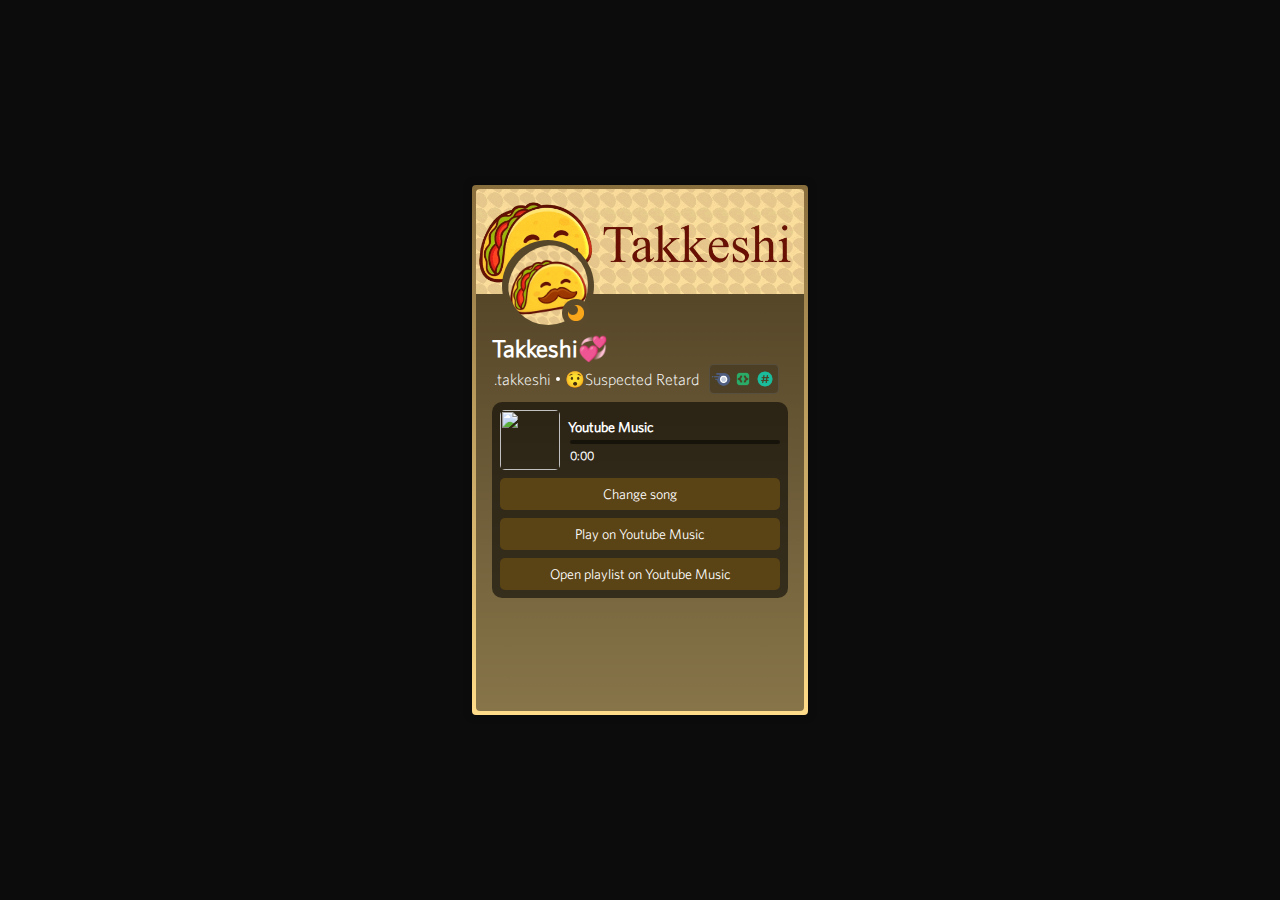
==== discord.html @ 68052f9d "refactor: Update CSS styles for Discord profile and activity section" ====
<head>
    <script src="js/discord.js"></script>
    <link rel="stylesheet" href="css/discord.css" />
    <link rel="stylesheet" href="css/animations.css" />
    <link rel="icon" href="./assets/taco-image.ico" type="image/x-icon">
    <meta charset="UTF-8">
    <meta name="viewport" content="width=device-width, initial-scale=1.0">
    <meta name="description"
        content="Takkeshi, also known as LUXTACO, is a 17-year-old full stack developer specializing in back-end development and computer vision projects. Explore his expertise in browser automation, game bots, API based bots, and backend servers.">
    <meta name="keywords"
        content="Full Stack Developer, Back-End Development, Computer Vision Projects, Browser Automation, Game Bots, API Based Bots, Backend Servers, Python Developer, Node.js Developer, MySQL Database, C# Programming, C Programming, SteamGen Project, Osussist Project, DBFarmer Project, Automation Expert, Discord Bots, Remote Control Bots, Cloudflare Bypass, Auto Captcha Completion, Intelligent Bot Development, Takkeshi Developer, LUXTACO Projects, Innovative Solutions, Tech Enthusiast, GitHub Portfolio, Professional Developer, Contact Takkeshi, Programming Skills, Developer for Hire">
    <meta name="author" content="Takkeshi / LUXTACO">
    <link rel="preconnect" href="https://fonts.googleapis.com">
    <link rel="preconnect" href="https://fonts.gstatic.com" crossorigin>
    <link
        href="https://fonts.googleapis.com/css2?family=Comfortaa:wght@300..700&family=Inconsolata:wght@200..900&family=Montserrat:wght@400;800;900&display=swap"
        rel="stylesheet">
    <link href="https://cdnjs.cloudflare.com/ajax/libs/font-awesome/6.5.2/css/all.min.css" rel="stylesheet">
    <link rel="stylesheet" href="https://cdnjs.cloudflare.com/ajax/libs/font-awesome/6.5.2/css/all.min.css"
        integrity="sha512-SnH5WK+bZxgPHs44uWIX+LLJAJ9/2PkPKZ5QiAj6Ta86w+fsb2TkcmfRyVX3pBnMFcV7oQPJkl9QevSCWr3W6A=="
        crossorigin="anonymous" referrerpolicy="no-referrer" />
</head>

<body>
    <div class="main-content">
        <div class="discord-profile">
            <div class="discord-profile-main">
                <svg class="discord-profile-main-banner" viewBox="0 0 300 105"
                    style="min-width: 300px; min-height: 105px;">
                    <circle id="pfp-mask" fill="#57472a" cx="58" cy="97" r="46"></circle>
                </svg>
                <svg class="discord-profile-main-pfp" viewBox="0 0 92 92" width="92" height="92">
                    <foreignObject id="pfp" x="0" y="0" width="80" height="80"></foreignObject>
                    <circle fill="#5a4a2b" r="14" cx="68" cy="68" style="opacity: 1;"></circle>
                    <foreignObject id="idle-moon" width="16" height="16" x="60" y="60" fill="white">

                        <body xmlns="http://www.w3.org/1999/xhtml">
                            <img src="./assets/discord/idle_moon.png" width="100%" height="100%" />
                        </body>
                    </foreignObject>
                </svg>
                <div class="discord-profile-main-bg">
                    <div class="discord-profile-main-bg-inner">
                        <div class="discord-profile-user-container">
                            <h1 class="visible-username">Takkeshi💞</h1>
                            <div class="subtitle-tags">
                                <div class="actual-username">
                                    <span class="username">.takkeshi</span>
                                </div>
                                <div class="dot-spacer"></div>
                                <div class="user-subtitle">
                                    <span class="subtitle">😯Suspected Retard</span>
                                </div>
                                <div class="user-badges">
                                    <div id="nitro-badge">
                                        <img src="./assets/discord/nitro.png">
                                    </div>
                                    <div id="developer-badge">
                                        <img src="./assets/discord/developer.png">
                                    </div>
                                    <div id="alias-badge">
                                        <img src="./assets/discord/alias.png" id="alias-badge">
                                    </div>
                                </div>
                            </div>
                        </div>
                        <div class="discord-activity">
                            <div class="discord-activity-body">
                                <img class="activity-cover" id="song-cover" src="">
                                <div class="activity-data">
                                    <h1 id="app-name">Youtube Music</h1>
                                    <h2 id="song-name"></h2>
                                    <h2 id="song-artist"></h2>
                                    <h2 id="song-duration"></h2>
                                    <div class="timeline-container">
                                        <div id="song-timeline">
                                            <div id="song-progress"></div>
                                        </div>
                                        <div class="song-time">
                                            <span id="current-time">0:00</span>
                                            <span id="total-duration"></span>
                                        </div>
                                    </div>
                                    <song id="song-data" url="" playlist="" duration=""></song>
                                </div>
                            </div>
                            <button onclick="get_random_song()" class="discord-activity-button">Change song</button>
                            <button onclick="open_song_url()" class="discord-activity-button">Play on Youtube
                                Music</button>
                            <button onclick="open_playlist_url()" class="discord-activity-button">Open playlist on
                                Youtube Music</button>
                        </div>
                        <div class="discord-connections">

                        </div>
                    </div>
                </div>
            </div>
        </div>
    </div>
</body>
---- css/discord.css ----
@font-face {
    font-family: 'Levitation';
    src: url(../assets/fonts/Levitation-7BnPB.ttf);
}

@font-face {
    font-family: 'Whitney';
    src: url(../assets/fonts/whitneybook.otf);
}

@font-face {
    font-family: 'Whitney Light';
    src: url(../assets/fonts/whitneylight.otf);
}

:root {
    --background-color: #0c0c0c;
    --main-color: #fcde9b;

    --profile-border: linear-gradient(#896e3d, #ffdc8a);
    --profile-background: rgba(0, 0, 0, 0.466);

    --discord-font: 'Whitney', sans-serif;
    --discord-light-font: 'Whitney Light', sans-serif;
    --levitation-font: 'Levitation', sans-serif;
    --inconsola-font: 'Inconsolata', monospace;
    --comfortaa-font: 'Comfortaa', cursive;
}

body {
    background-color: var(--background-color);
    color: white;
    margin: 0;
    padding: 0;
    overflow: hidden;
    background-image: url(../assets/background.gif);
    background-size: cover;
    background-repeat: no-repeat;
    background-position: center;
    position: relative;
    animation: fadeIn 0.6s ease;
}
  
body::before {
    content: "";
    position: fixed;
    top: 0;
    left: 0;
    width: 100%;
    height: 100%;
    background-image: inherit;
    background-size: cover;
    background-repeat: no-repeat;
    background-position: center;
    object-fit: cover;
    z-index: -1;
}

body > * {
    text-rendering: optimizeLegibility;
}

.main-content {
    width: 100%;
    height: 100%;
    display: flex;
    flex-direction: column;
    justify-content: center;
    padding: 0;
    align-items: center;
    overflow-y: auto;
    box-sizing: border-box;
}

.discord-profile {
    width: 328px;
    height: 522px;
    display: flex;
    box-shadow: 0px 0px 8px 5px rgba(0, 0, 0, 0.2);
    justify-content: center;
    align-items: center;
    animation: popIn 300ms ease-in, rubberBand 700ms ease-in-out;
    animation-delay: 0s, 300ms;
}

.discord-profile-main {
    position: relative;
    width: 100%;
    height: 100%;
    display: flex;
    justify-content: center;
    align-items: center;
    flex-direction: column;
    border-radius: 10px;
    box-sizing: border-box;
}

.discord-profile-main::before {
    content: "";
    position: absolute;
    top: -4px;
    right: -4px;
    bottom: -4px;
    left: -4px;
    background: var(--profile-border);
    z-index: 0;
    border-radius: 4px;
    box-sizing: border-box;
}

.discord-profile-main-bg {
    position: relative;
    width: 100%;
    min-height: 417px;
    background: var(--profile-background);
    border-bottom-left-radius: 4px;
    border-bottom-right-radius: 4px;
    box-sizing: border-box;
}

.discord-profile-main-pfp {
    clip-path: url(#pfp-mask);
    width: 92px;
    height: 92px;
    position: absolute;
    top: 52px;
    left: 12px;
    margin-top: 4px;
    margin-left: 20px;
    border-radius: 100%;
    z-index: 1;
}

.discord-profile-main-pfp foreignObject#pfp {
    border-radius: 100%;
    background-image: url(../assets/discord/taco.gif);
    background-size: cover;
}

.discord-profile-main-banner {
    height: 105px;
    width: 100%;
    border-top-left-radius: 4px;
    border-top-right-radius: 4px;
    background-image: url(../assets/discord/tekki_banner.gif);
    background-size: cover;
    background-position: center;
    z-index: 0;
}

.discord-profile-main-bg-inner {
    padding: 16px;
    padding-top: 0;
    padding-bottom: 8px;
    width: 100%;
    height: calc(100% - 40px);
    margin-top: 40px;
    box-sizing: border-box;
}

.discord-profile-user-container {
    display: flex;
    flex-direction: column;
    align-items: start;
    justify-content: start;
    margin-bottom: 8px;
    padding: 0;
}

.visible-username {
    font-family: var(--discord-font);
    height: 30px;
    width: 100%;
    font-size: 24px;
    margin: 0;
    padding: 0;
}

.subtitle-tags {
    display: flex;
    flex-direction: row;
    align-items: center;
    font-family: var(--discord-light-font);
    margin-left: 2px;
    padding: 0;
}

.dot-spacer {
    margin-left: 5px;
    margin-right: 5px;
    width: 4px;
    height: 4px;
    border-radius: 100%;
    background-color: white;
}

.user-badges {
    display: flex;
    flex-direction: row;
    align-items: center;
    justify-content: center;
    background-color: rgba(0, 0, 0, 0.2);
    border: 1px solid rgb(100, 100, 100, 0.4);
    width: auto;
    height: 26px;
    margin-left: 10px;
    border-radius: 5px;
    padding: 1px;
}

.user-badges img {
    width: 20px;
    height: 20px;
    margin-right: 2px;
    position: relative;
}

#nitro-badge:hover::after {
    content: "I dont rlly have nitro 💀";
    position: absolute;
    top: 26px;
    text-align: center;
    transform: translateX(-50%);
    background-color: rgba(0, 0, 0, 0.2);
    color: white;
    padding: 10px;
    border: 1px solid rgba(100, 100, 100, 0.4);
    border-radius: 5px;
    z-index: 1;
    white-space: nowrap;
}

#developer-badge:hover::after {
    content: "The best that has ever lived 😎";
    position: absolute;
    top: 26px;
    white-space: nowrap;
    transform: translateX(-50%);
    background-color: rgba(0, 0, 0, 0.2);
    color: white;
    padding: 10px;
    border: 1px solid rgba(100, 100, 100, 0.4);
    border-radius: 5px;
    z-index: 1;
}

#alias-badge:hover::after {
    content: "Original alias: Takkeshi#1100";
    position: absolute;
    top: 26px;
    white-space: nowrap;
    transform: translateX(-50%);
    background-color: rgba(0, 0, 0, 0.2);
    color: white;
    padding: 10px;
    border: 1px solid rgba(100, 100, 100, 0.4);
    border-radius: 5px;
    z-index: 1;
}

.discord-activity {
    display: flex;
    flex-direction: column; 
    justify-content: center;
    background-color: rgba(0, 0, 0, 0.555);
    border-radius: 10px;
    padding: 8px;
}

.discord-activity-body {
    display: flex;
    flex-direction: row;
    align-items: center;
    justify-content: start;
    padding: 0;
    margin: 0;
}

.activity-cover {
    width: 60px;
    height: 60px;
    object-fit: cover;
    object-position: center;
    border-radius: 5px;
}

.activity-data {
    display: flex;
    flex-direction: column;
    align-items: start;
    justify-content: center;
    margin-left: 8px;
    width: 100%;
    padding: 0;
}

.activity-data h1 {
    font-family: var(--discord-font);
    font-size: 14px;
    margin: 0;
    padding: 0;
}

.activity-data h2 {
    font-family: var(--discord-light-font);
    font-size: 12px;
    margin: 0;
    margin-left: 2px;
    padding: 0;
}

.timeline-container {
    width: calc(100% - 2px);
    margin-left: 2px;
}

#song-timeline {
    width: 100%;
    height: 4px;
    background-color: rgba(0, 0, 0, 0.5);
    margin-top: 5px;
    position: relative;
    border-radius: 5px;
    -webkit-border-radius: 5px;
    -moz-border-radius: 5px;
    -ms-border-radius: 5px;
    -o-border-radius: 5px;
}

#song-progress {
    width: 0;
    height: 100%;
    background-color: #fff;
    position: absolute;
    top: 0;
    left: 0;
    border-radius: 5px;
}

.song-time {
    display: flex;
    justify-content: space-between;
    margin-top: 5px;
    font-family: var(--discord-light-font);
    font-size: 12px;
    font-weight: bold;
}

.discord-activity-button {
    display: flex;
    flex-direction: row;
    align-items: center;
    justify-content: center;
    background-color: rgb(90, 67, 20);
    border-radius: 5px;
    padding: 16px;
    padding-top: 2px;
    padding-bottom: 2px;
    border: 0;
    height: 32px;
    font-size: 14px;
    font-family: var(--discord-font);
    color: white;
    width: 100%;
    margin-top: 8px;
    transition: filter 0.2s;
}

.discord-activity-button:hover {
    filter: brightness(0.9);
}

.discord-connections {
    display: flex;
    flex-direction: column;
    align-items: start;
    justify-content: start;
    padding: 0;
    margin-top: 8px;
}
---- css/animations.css ----
@keyframes fadeIn {
	0% {
		opacity: 0;
	}
	100% {
		opacity: 1;
	}
}

@keyframes popIn {
	0% {
		transform: scale(0);
	}
	50% {
		transform: scale(1.1);

	}
	100% {
		transform: scale(1);
	}
}

@keyframes rubberBand {
	0% {
		transform: scale(1);
	}
	30% {
		transform: scaleX(1.25) scaleY(0.75);
	}
	40% {
		transform: scaleX(0.75) scaleY(1.25);
	}
	50% {
		transform: scaleX(1.15) scaleY(0.85);
	}
	65% {
		transform: scaleX(.95) scaleY(1.05);
	}
	75% {
		transform: scaleX(1.05) scaleY(.95);
	}
	100% {
		transform: scale(1);
	}
}
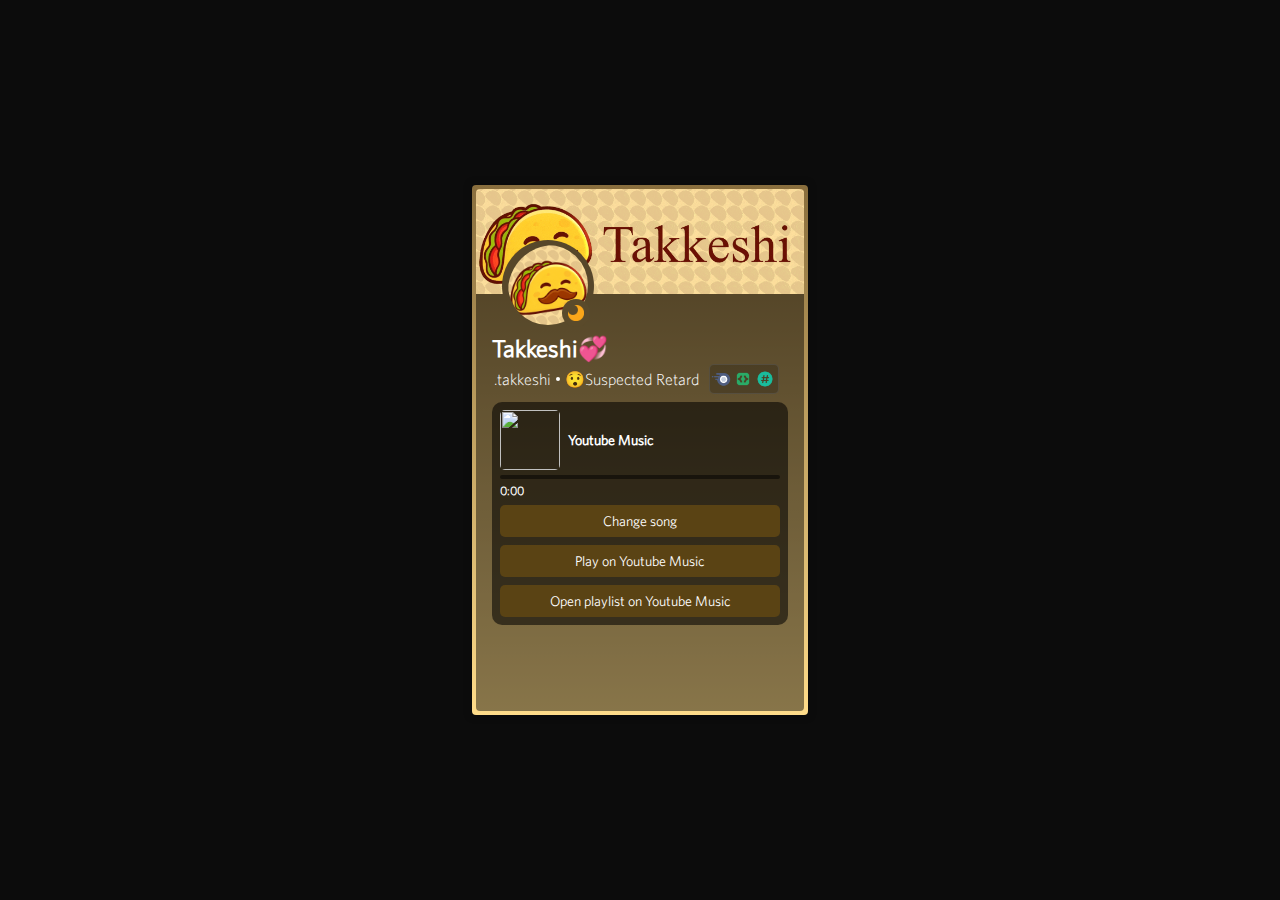
==== commit 786ca5e3: "Refactor CSS styles for Discord profile and activity section" ====
--- a/discord.html
+++ b/discord.html
@@ -72,16 +72,16 @@
                                     <h2 id="song-name"></h2>
                                     <h2 id="song-artist"></h2>
                                     <h2 id="song-duration"></h2>
-                                    <div class="timeline-container">
-                                        <div id="song-timeline">
-                                            <div id="song-progress"></div>
-                                        </div>
-                                        <div class="song-time">
-                                            <span id="current-time">0:00</span>
-                                            <span id="total-duration"></span>
-                                        </div>
-                                    </div>
                                     <song id="song-data" url="" playlist="" duration=""></song>
+                                </div>
+                            </div>
+                            <div class="timeline-container">
+                                <div id="song-timeline">
+                                    <div id="song-progress"></div>
+                                </div>
+                                <div class="song-time">
+                                    <span id="current-time">0:00</span>
+                                    <span id="total-duration"></span>
                                 </div>
                             </div>
                             <button onclick="get_random_song()" class="discord-activity-button">Change song</button>
--- a/css/discord.css
+++ b/css/discord.css
@@ -310,8 +310,7 @@
 }
 
 .timeline-container {
-    width: calc(100% - 2px);
-    margin-left: 2px;
+    width: 100%;
 }
 
 #song-timeline {
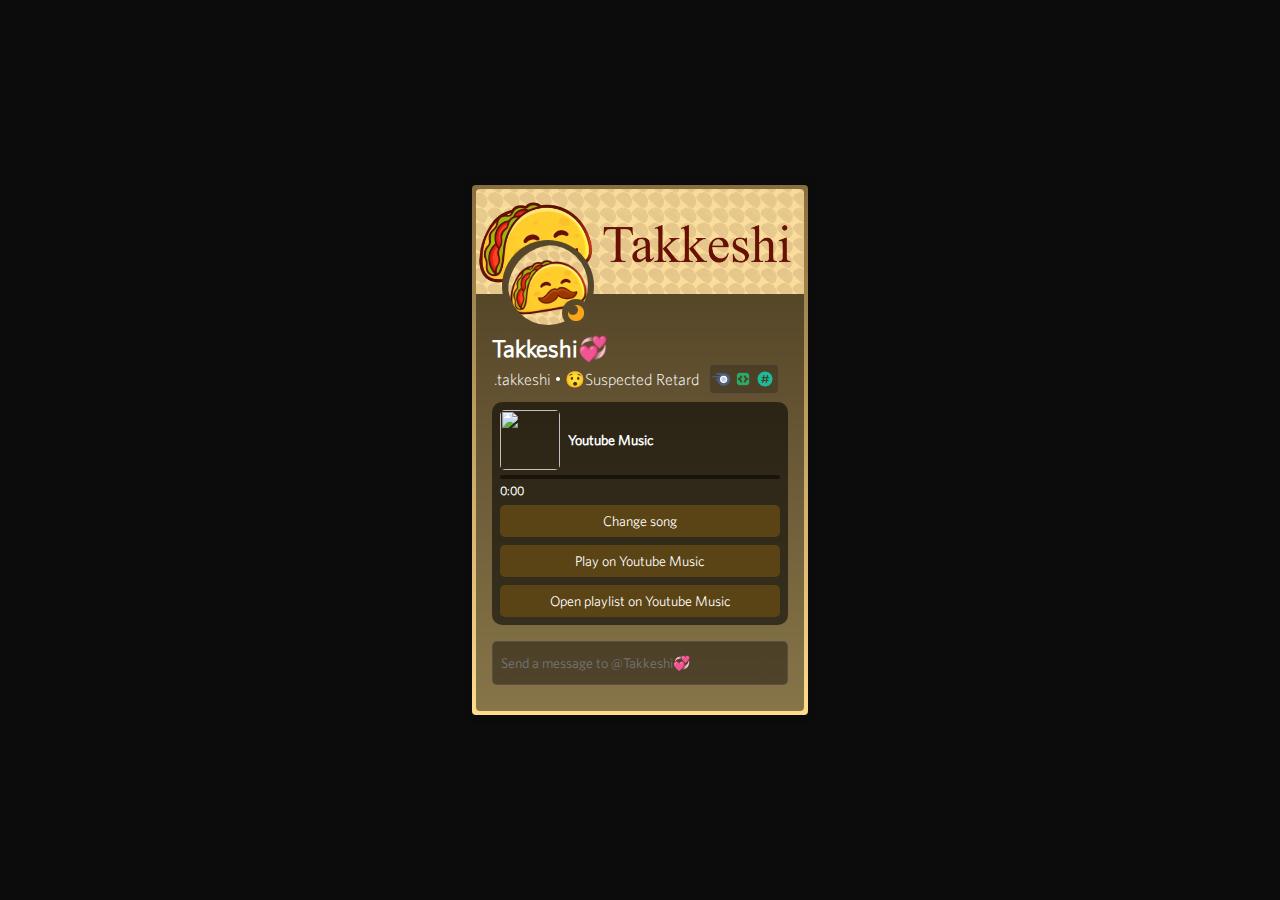
==== commit 7bb94442: "refactor: Update CSS styles for Discord profile and activity section" ====
--- a/discord.html
+++ b/discord.html
@@ -85,13 +85,11 @@
                                 </div>
                             </div>
                             <button onclick="get_random_song()" class="discord-activity-button">Change song</button>
-                            <button onclick="open_song_url()" class="discord-activity-button">Play on Youtube
-                                Music</button>
-                            <button onclick="open_playlist_url()" class="discord-activity-button">Open playlist on
-                                Youtube Music</button>
+                            <button onclick="open_song_url()" class="discord-activity-button">Play on Youtube Music</button>
+                            <button onclick="open_playlist_url()" class="discord-activity-button">Open playlist on Youtube Music</button>
                         </div>
-                        <div class="discord-connections">
-
+                        <div class="discord-message">
+                            <input type="text" id="message-input" class="discord-message-icon" placeholder="Send a message to @Takkeshi💞">
                         </div>
                     </div>
                 </div>
--- a/css/discord.css
+++ b/css/discord.css
@@ -369,11 +369,36 @@
     filter: brightness(0.9);
 }
 
-.discord-connections {
+.discord-message {
     display: flex;
     flex-direction: column;
     align-items: start;
     justify-content: start;
     padding: 0;
     margin-top: 8px;
+}
+
+.discord-message form {
+    width: 100%;
+    height: 100%;
+}
+
+.discord-message input {
+    width: 100%;
+    height: 32px;
+    background-color: rgba(0, 0, 0, 0.4);
+    border: 1px solid rgba(100, 100, 100, 0.4);
+    border-radius: 5px;
+    padding: 8px;
+    font-family: var(--discord-font);
+    color: white;
+    font-size: 14px;
+    margin-top: 8px;
+    height: 44px;
+    transition: all 0.2s ease-in;
+}
+
+.discord-message input:focus {
+    outline: none;
+    filter: brightness(0.9);
 }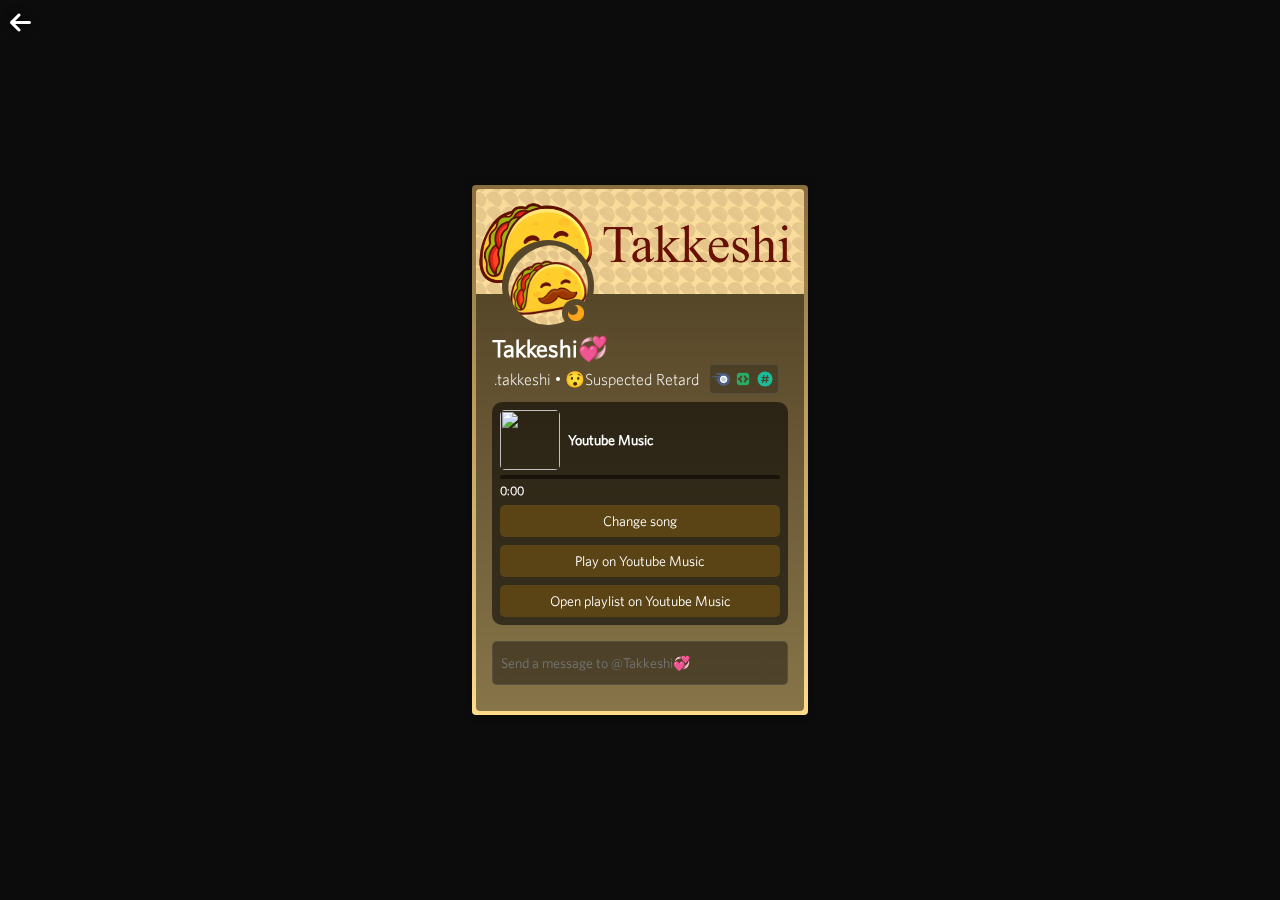
==== commit 13c7ca28: "refactor: Add return arrow and functionality to navigate back to index.html" ====
--- a/discord.html
+++ b/discord.html
@@ -22,6 +22,7 @@
 </head>
 
 <body>
+    <a onclick="return_to_index()" id="return-arrow" class="fas fa-arrow-left"></a>
     <div class="main-content">
         <div class="discord-profile">
             <div class="discord-profile-main">
--- a/css/discord.css
+++ b/css/discord.css
@@ -401,4 +401,21 @@
 .discord-message input:focus {
     outline: none;
     filter: brightness(0.9);
+}
+
+#return-arrow {
+    position: absolute;
+    top: 10px;
+    left: 10px;
+    font-size: 24px;
+    color: #ffffff;
+    text-decoration: none;
+    text-shadow: 0 0 10px black;
+    transition: all 0.3s ease;
+}
+
+#return-arrow:hover {
+    color: var(--main-color);
+    scale: 1.1;
+    cursor: pointer;
 }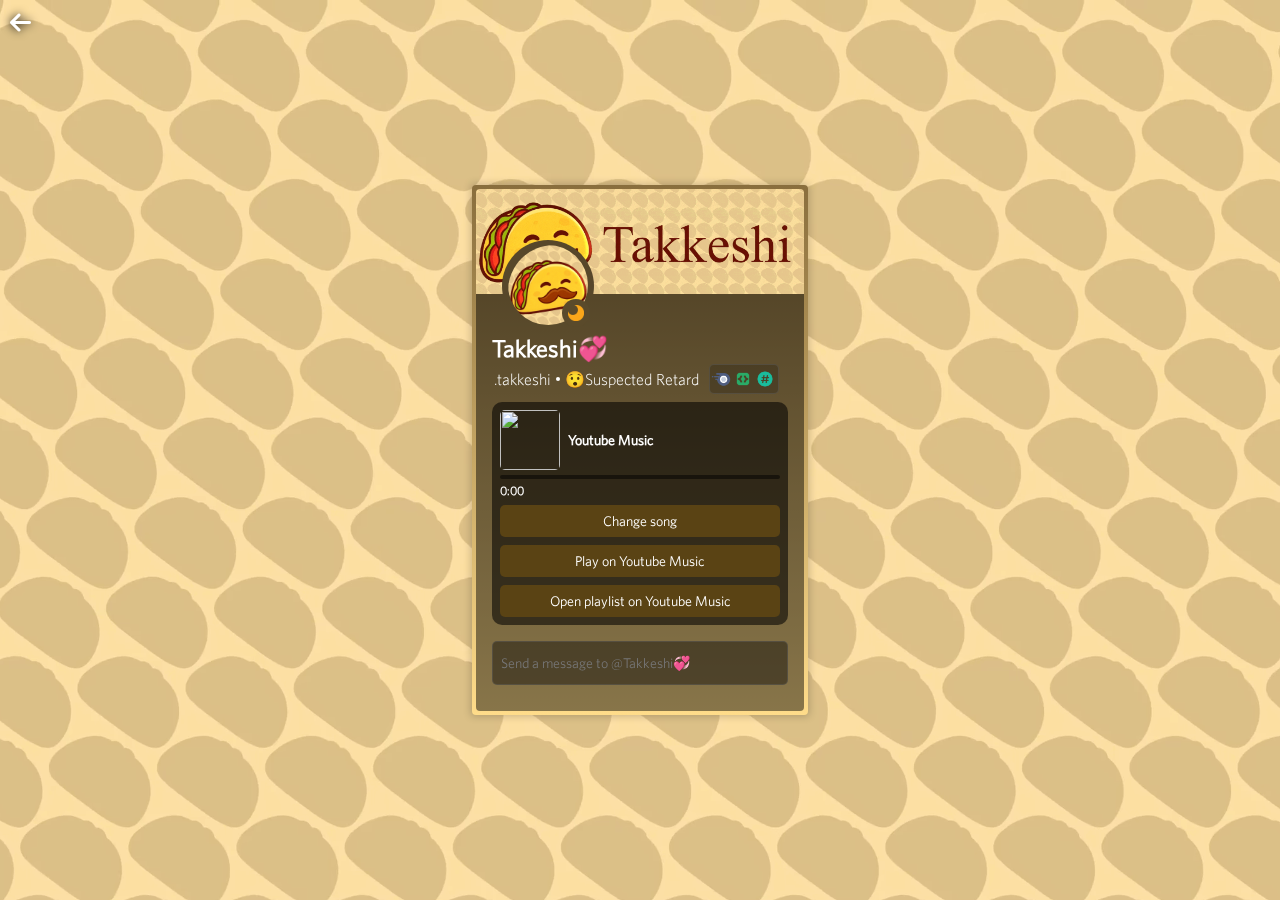
==== commit 7ac7dbcc: "feat: Add video background to Discord and index pages to make file size more efficient" ====
--- a/discord.html
+++ b/discord.html
@@ -22,6 +22,9 @@
 </head>
 
 <body>
+    <video class="video-background" autoplay muted loop>
+        <source src="./assets/background.webm" type="video/mp4">
+    </video>
     <a onclick="return_to_index()" id="return-arrow" class="fas fa-arrow-left"></a>
     <div class="main-content">
         <div class="discord-profile">
--- a/css/discord.css
+++ b/css/discord.css
@@ -33,7 +33,6 @@
     margin: 0;
     padding: 0;
     overflow: hidden;
-    background-image: url(../assets/background.gif);
     background-size: cover;
     background-repeat: no-repeat;
     background-position: center;
@@ -60,6 +59,17 @@
     text-rendering: optimizeLegibility;
 }
 
+.video-background {
+    position: fixed;
+    top: 0;
+    left: 0;
+    width: 100%;
+    height: 100%;
+    z-index: -1;
+    object-fit: cover;
+    object-position: center;
+}
+
 .main-content {
     width: 100%;
     height: 100%;
@@ -67,6 +77,7 @@
     flex-direction: column;
     justify-content: center;
     padding: 0;
+    z-index: 1;
     align-items: center;
     overflow-y: auto;
     box-sizing: border-box;
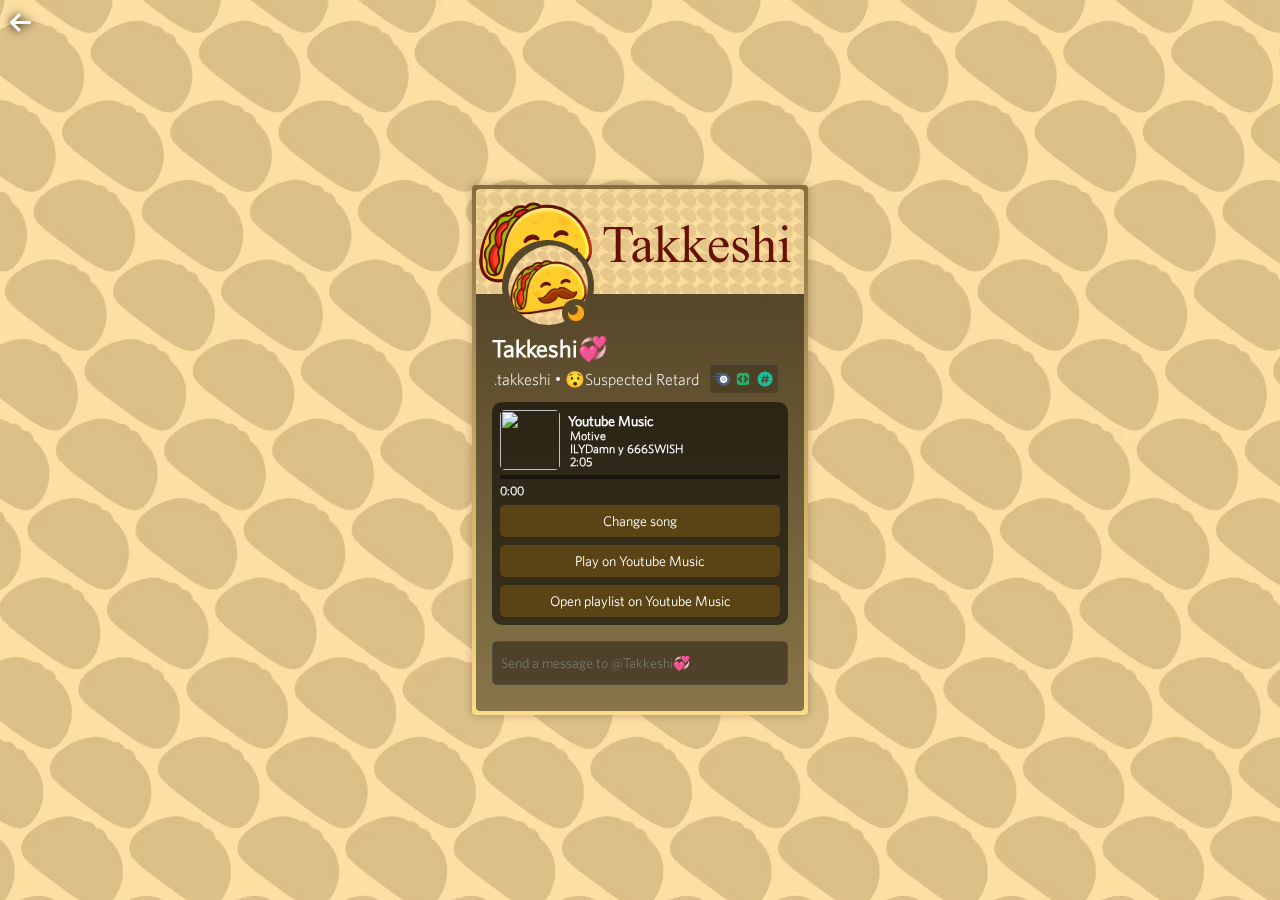
==== commit 9379c3c5: "Merge pull request #3 from LUXTACO/main" ====
--- a/discord.html
+++ b/discord.html
@@ -73,10 +73,10 @@
                                 <img class="activity-cover" id="song-cover" src="">
                                 <div class="activity-data">
                                     <h1 id="app-name">Youtube Music</h1>
-                                    <h2 id="song-name"></h2>
-                                    <h2 id="song-artist"></h2>
-                                    <h2 id="song-duration"></h2>
-                                    <song id="song-data" url="" playlist="" duration=""></song>
+                                    <h2 id="song-name">Motive</h2>
+                                    <h2 id="song-artist">ILYDamn y 666SWISH</h2>
+                                    <h2 id="song-duration">2:05</h2>
+                                    <song id="song-data" url="https://music.youtube.com/watch?v=7dNJjYq4YdM&si=ZVWGGFWnfBo3-IRP" playlist="https://music.youtube.com/playlist?list=PLbALFw6Imtbgaux6YbG7dP0mDf96JHOQ1&si=utD1vsFPU01nWiHB" duration="145"></song>
                                 </div>
                             </div>
                             <div class="timeline-container">
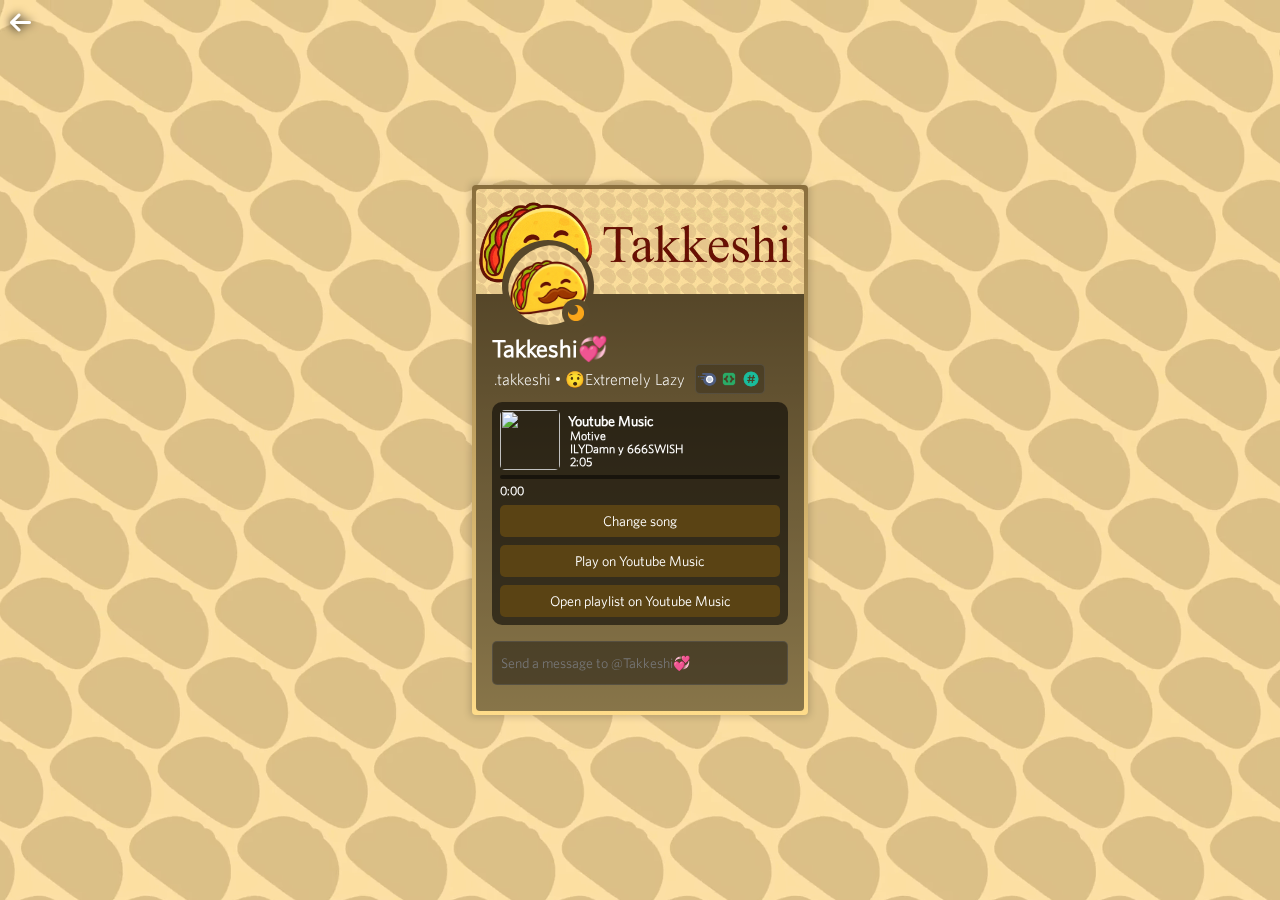
==== commit 2a525291: "discord.html update to subtitle category" ====
--- a/discord.html
+++ b/discord.html
@@ -53,7 +53,7 @@
                                 </div>
                                 <div class="dot-spacer"></div>
                                 <div class="user-subtitle">
-                                    <span class="subtitle">😯Suspected Retard</span>
+                                    <span class="subtitle">😯Extremely Lazy</span>
                                 </div>
                                 <div class="user-badges">
                                     <div id="nitro-badge">
@@ -70,13 +70,13 @@
                         </div>
                         <div class="discord-activity">
                             <div class="discord-activity-body">
-                                <img class="activity-cover" id="song-cover" src="">
+                                <img class="activity-cover" id="song-cover" src="https://i.ytimg.com/vi/7dNJjYq4YdM/maxresdefault.jpg">
                                 <div class="activity-data">
                                     <h1 id="app-name">Youtube Music</h1>
                                     <h2 id="song-name">Motive</h2>
                                     <h2 id="song-artist">ILYDamn y 666SWISH</h2>
                                     <h2 id="song-duration">2:05</h2>
-                                    <song id="song-data" url="https://music.youtube.com/watch?v=7dNJjYq4YdM&si=ZVWGGFWnfBo3-IRP" playlist="https://music.youtube.com/playlist?list=PLbALFw6Imtbgaux6YbG7dP0mDf96JHOQ1&si=utD1vsFPU01nWiHB" duration="145"></song>
+                                    <song id="song-data" url="https://music.youtube.com/watch?v=7dNJjYq4YdM" playlist="https://music.youtube.com/playlist?list=PLbALFw6Imtbgaux6YbG7dP0mDf96JHOQ1&si=utD1vsFPU01nWiHB" duration="145"></song>
                                 </div>
                             </div>
                             <div class="timeline-container">
--- a/css/discord.css
+++ b/css/discord.css
@@ -1,8 +1,3 @@
-@font-face {
-    font-family: 'Levitation';
-    src: url(../assets/fonts/Levitation-7BnPB.ttf);
-}
-
 @font-face {
     font-family: 'Whitney';
     src: url(../assets/fonts/whitneybook.otf);
@@ -22,9 +17,6 @@
 
     --discord-font: 'Whitney', sans-serif;
     --discord-light-font: 'Whitney Light', sans-serif;
-    --levitation-font: 'Levitation', sans-serif;
-    --inconsola-font: 'Inconsolata', monospace;
-    --comfortaa-font: 'Comfortaa', cursive;
 }
 
 body {
